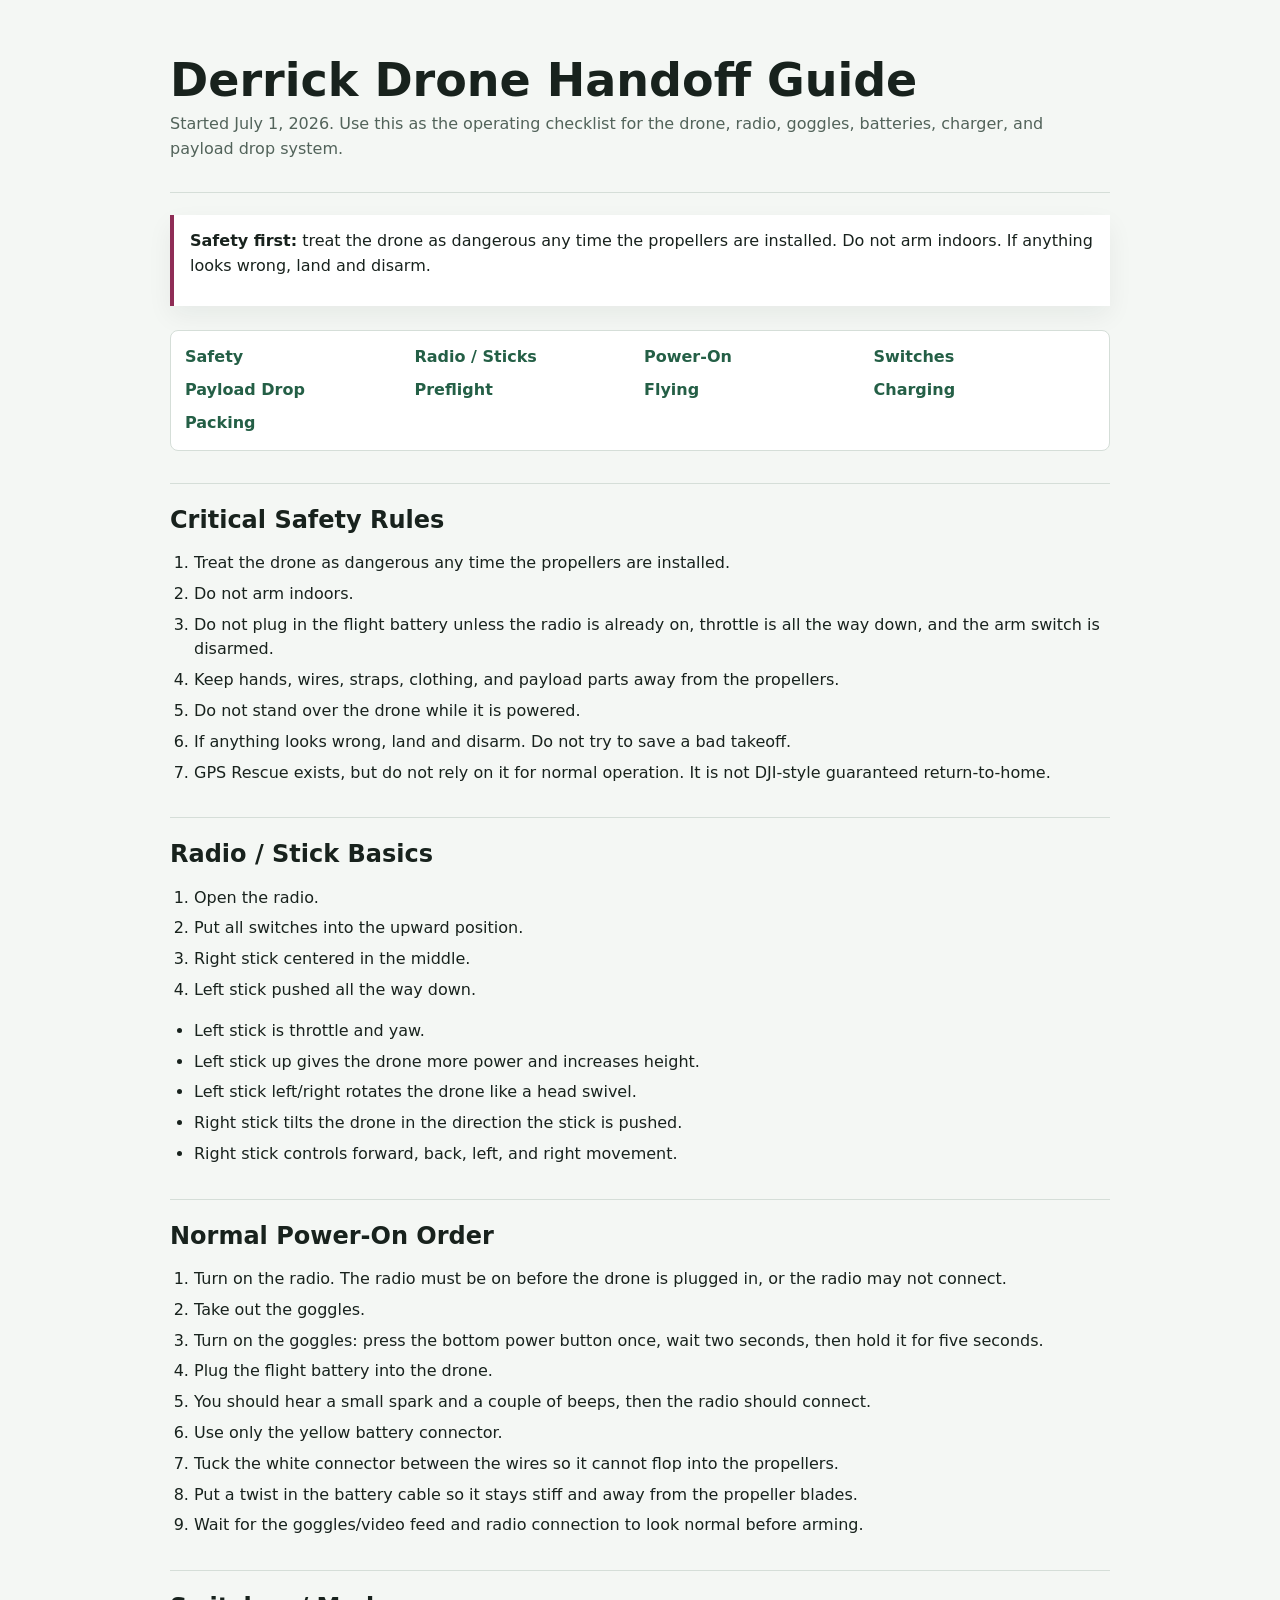
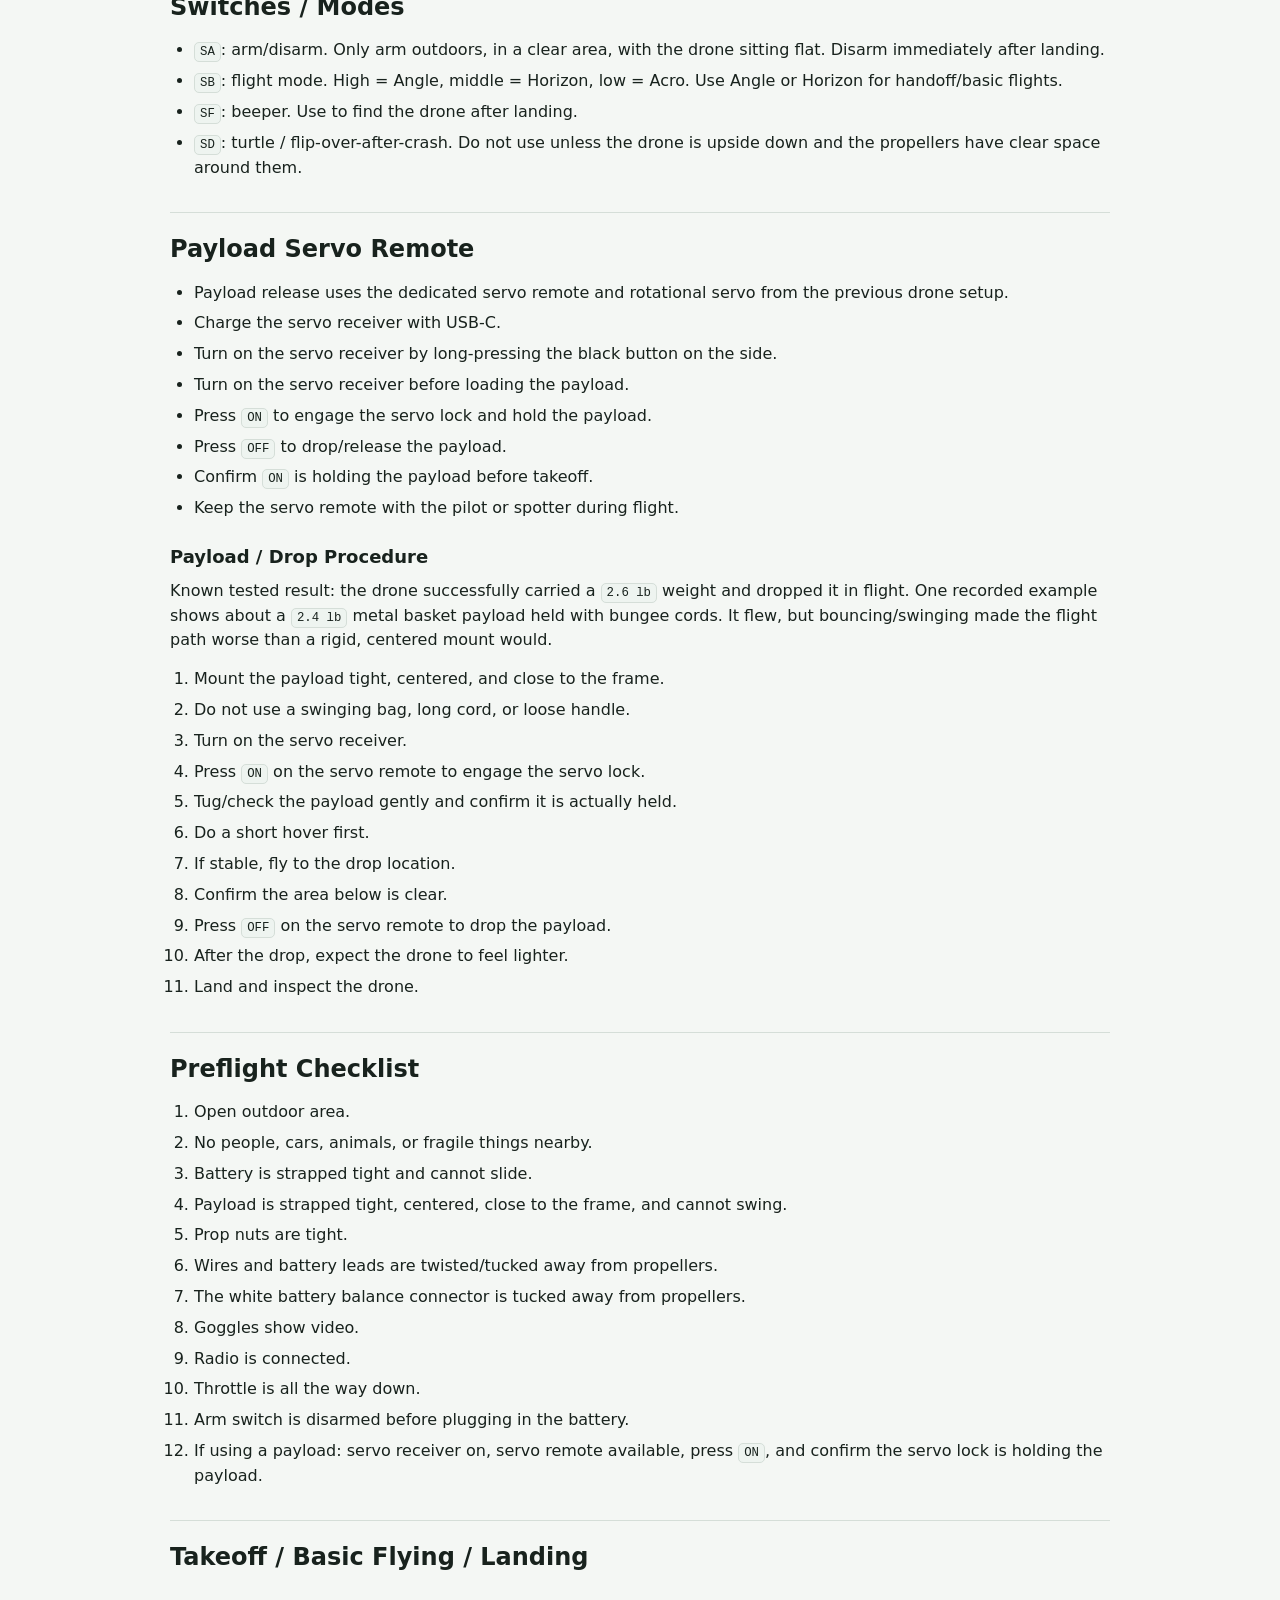
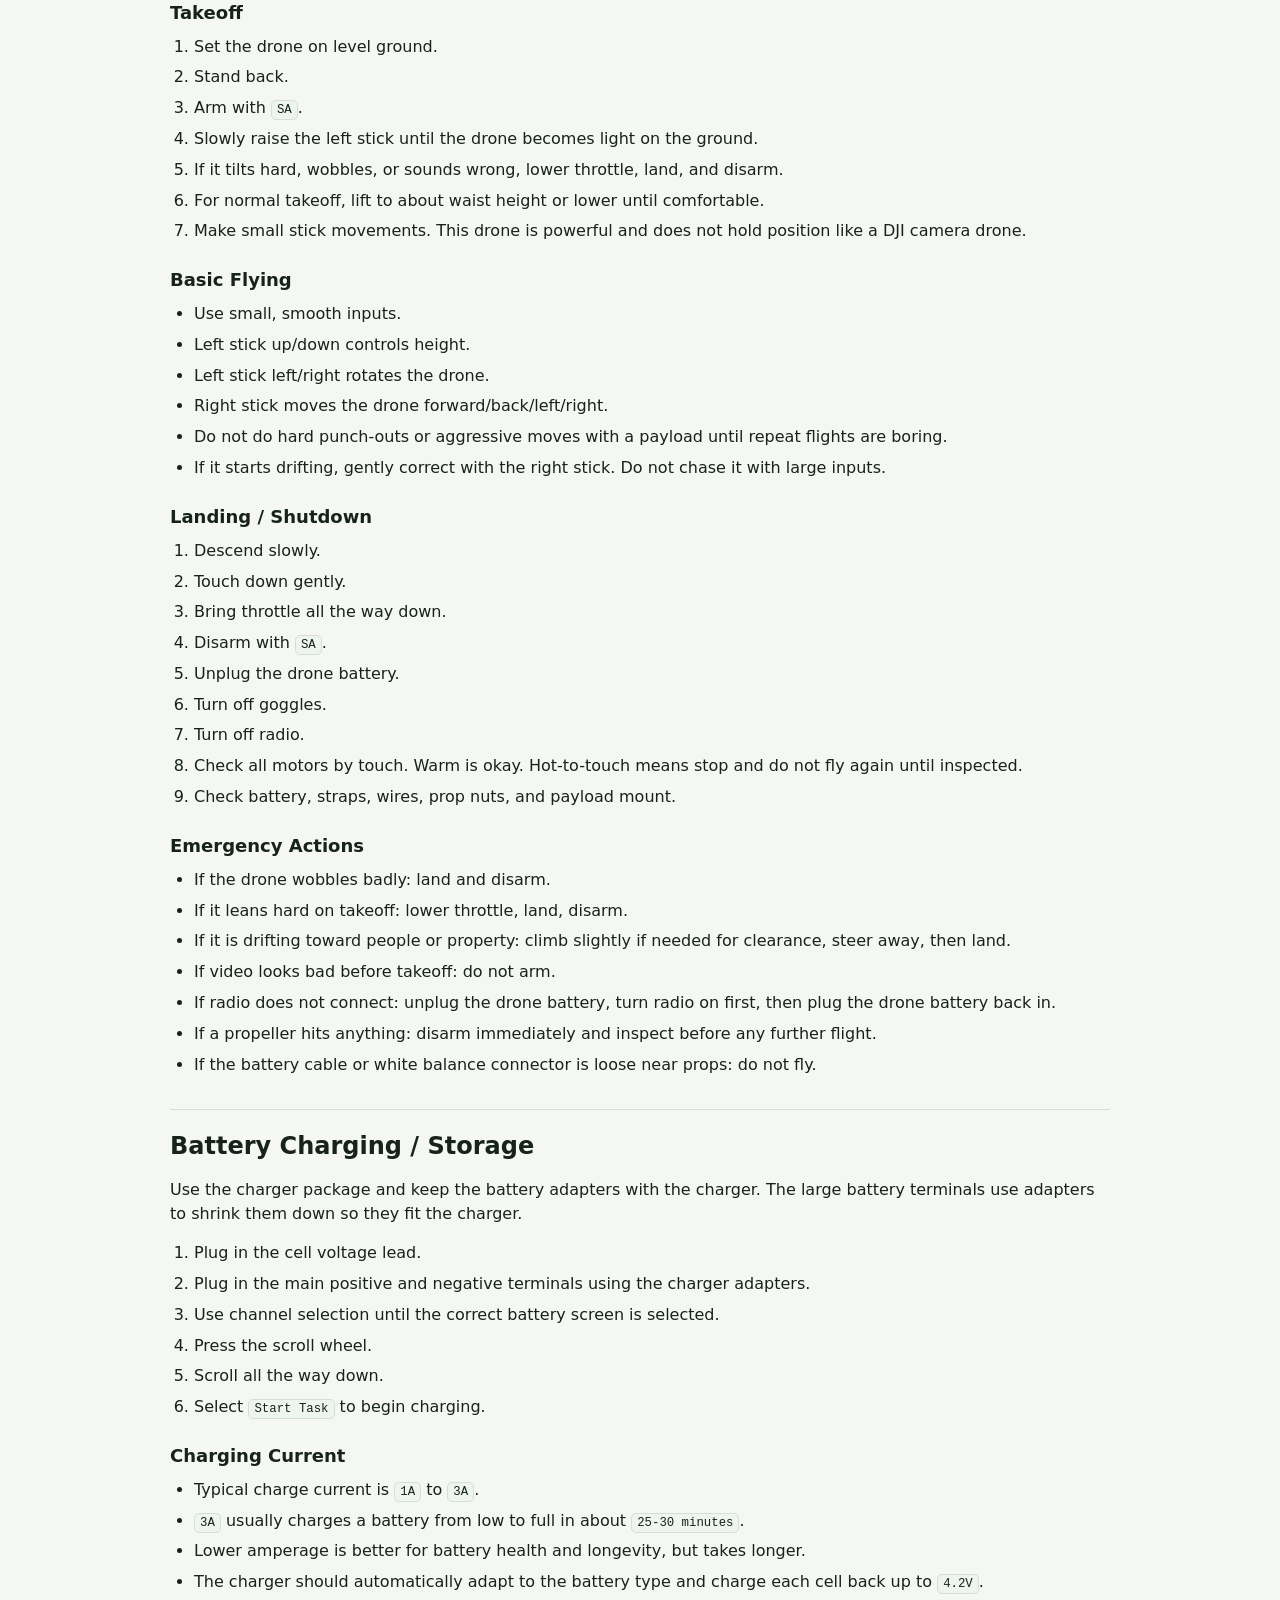
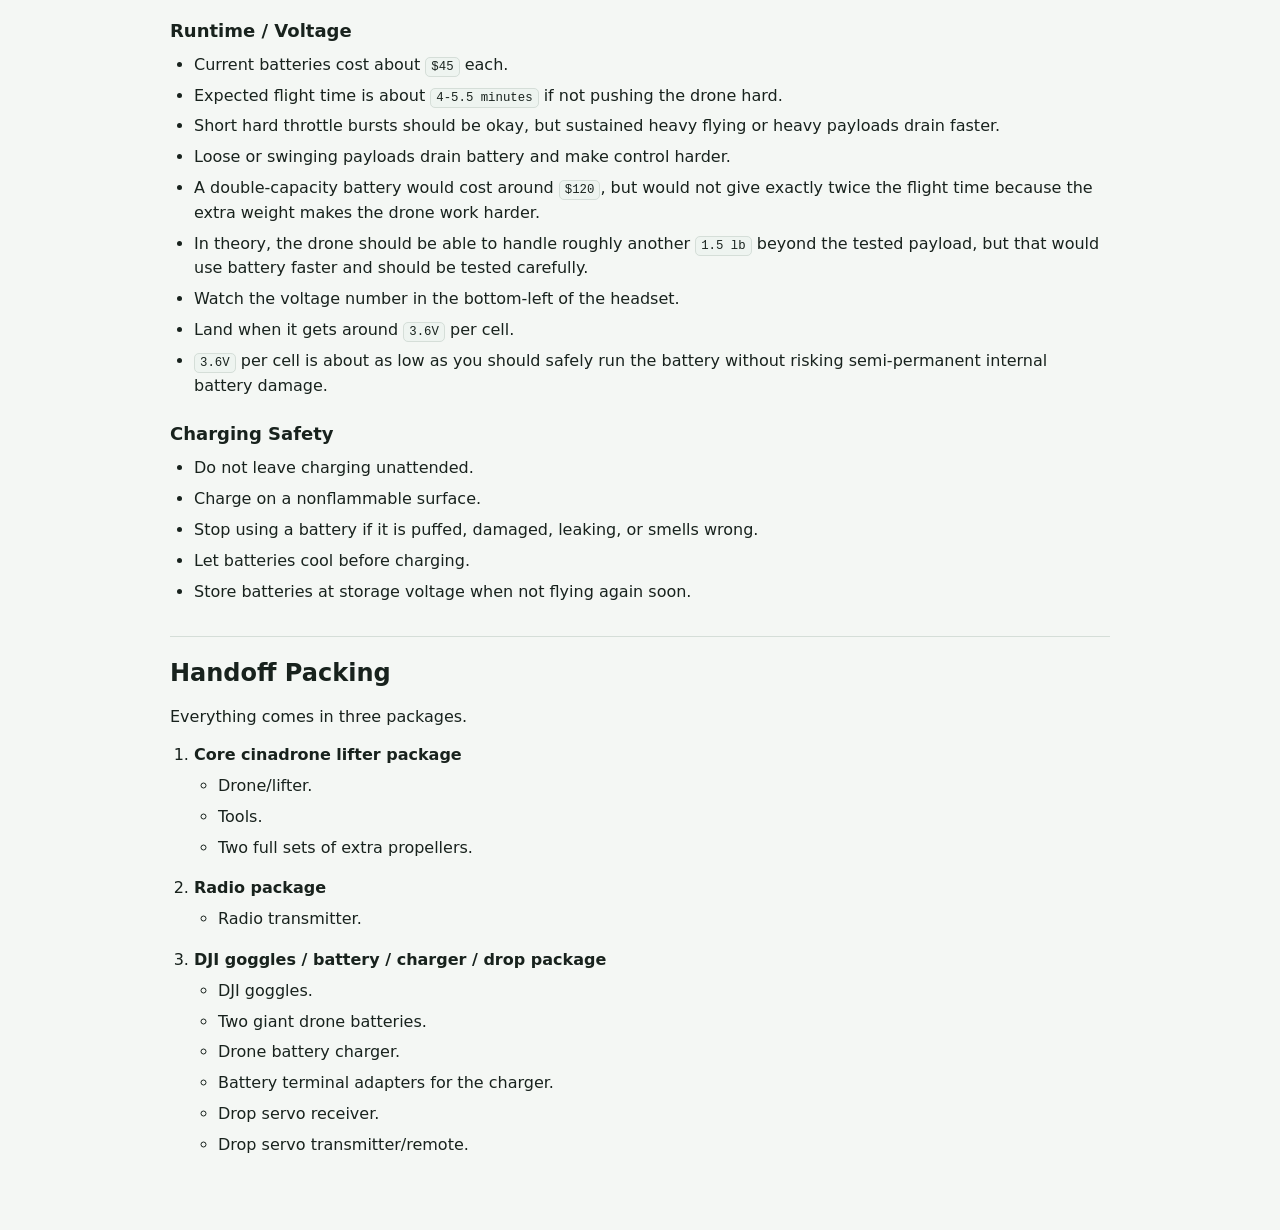
==== drone-handoff/index.html @ 851e5a97 "Add Derrick drone handoff guide page" ====
<!doctype html>
<html lang="en">
<head>
  <meta charset="utf-8">
  <meta name="viewport" content="width=device-width, initial-scale=1">
  <title>Derrick Drone Handoff Guide</title>
  <style>
    :root {
      color-scheme: light;
      font-family: system-ui, -apple-system, BlinkMacSystemFont, "Segoe UI", sans-serif;
      background: #f4f7f4;
      color: #18221d;
      --muted: #52635a;
      --line: #d5ded8;
      --accent: #245f46;
      --warning: #8f2d56;
      --surface: #ffffff;
    }

    * {
      box-sizing: border-box;
    }

    body {
      margin: 0;
      line-height: 1.55;
    }

    main {
      width: min(100% - 32px, 940px);
      margin: 0 auto;
      padding: 28px 0 56px;
    }

    header {
      padding: 28px 0 16px;
      border-bottom: 1px solid var(--line);
      margin-bottom: 22px;
    }

    h1 {
      margin: 0 0 8px;
      font-size: clamp(30px, 5vw, 46px);
      line-height: 1.05;
    }

    h2 {
      margin: 32px 0 12px;
      padding-top: 18px;
      border-top: 1px solid var(--line);
      font-size: 24px;
    }

    h3 {
      margin: 22px 0 8px;
      font-size: 18px;
    }

    p {
      margin: 0 0 14px;
    }

    ul,
    ol {
      margin: 0 0 16px;
      padding-left: 24px;
    }

    li {
      margin: 6px 0;
    }

    code {
      padding: 2px 5px;
      border: 1px solid var(--line);
      border-radius: 5px;
      background: #eef4f0;
      font-size: 0.95em;
    }

    .meta,
    .muted {
      color: var(--muted);
    }

    .callout {
      border-left: 4px solid var(--warning);
      background: #fff;
      padding: 14px 16px;
      margin: 18px 0 24px;
      box-shadow: 0 10px 24px rgba(24, 34, 29, 0.06);
    }

    .toc {
      display: grid;
      grid-template-columns: repeat(auto-fit, minmax(210px, 1fr));
      gap: 8px;
      padding: 14px;
      background: var(--surface);
      border: 1px solid var(--line);
      border-radius: 8px;
      margin: 20px 0 26px;
    }

    .toc a {
      color: var(--accent);
      text-decoration: none;
      font-weight: 650;
    }

    .package-list > li {
      margin-bottom: 14px;
    }

    a {
      color: var(--accent);
    }

    @media print {
      body {
        background: #fff;
      }

      main {
        width: 100%;
        padding: 0;
      }

      .toc {
        display: none;
      }
    }
  </style>
</head>
<body>
  <main>
    <header>
      <h1>Derrick Drone Handoff Guide</h1>
      <p class="meta">Started July 1, 2026. Use this as the operating checklist for the drone, radio, goggles, batteries, charger, and payload drop system.</p>
    </header>

    <section class="callout" aria-label="Critical safety summary">
      <p><strong>Safety first:</strong> treat the drone as dangerous any time the propellers are installed. Do not arm indoors. If anything looks wrong, land and disarm.</p>
    </section>

    <nav class="toc" aria-label="Guide sections">
      <a href="#safety">Safety</a>
      <a href="#radio">Radio / Sticks</a>
      <a href="#power">Power-On</a>
      <a href="#switches">Switches</a>
      <a href="#drop">Payload Drop</a>
      <a href="#preflight">Preflight</a>
      <a href="#flight">Flying</a>
      <a href="#charging">Charging</a>
      <a href="#handoff">Packing</a>
    </nav>

    <section id="safety">
      <h2>Critical Safety Rules</h2>
      <ol>
        <li>Treat the drone as dangerous any time the propellers are installed.</li>
        <li>Do not arm indoors.</li>
        <li>Do not plug in the flight battery unless the radio is already on, throttle is all the way down, and the arm switch is disarmed.</li>
        <li>Keep hands, wires, straps, clothing, and payload parts away from the propellers.</li>
        <li>Do not stand over the drone while it is powered.</li>
        <li>If anything looks wrong, land and disarm. Do not try to save a bad takeoff.</li>
        <li>GPS Rescue exists, but do not rely on it for normal operation. It is not DJI-style guaranteed return-to-home.</li>
      </ol>
    </section>

    <section id="radio">
      <h2>Radio / Stick Basics</h2>
      <ol>
        <li>Open the radio.</li>
        <li>Put all switches into the upward position.</li>
        <li>Right stick centered in the middle.</li>
        <li>Left stick pushed all the way down.</li>
      </ol>
      <ul>
        <li>Left stick is throttle and yaw.</li>
        <li>Left stick up gives the drone more power and increases height.</li>
        <li>Left stick left/right rotates the drone like a head swivel.</li>
        <li>Right stick tilts the drone in the direction the stick is pushed.</li>
        <li>Right stick controls forward, back, left, and right movement.</li>
      </ul>
    </section>

    <section id="power">
      <h2>Normal Power-On Order</h2>
      <ol>
        <li>Turn on the radio. The radio must be on before the drone is plugged in, or the radio may not connect.</li>
        <li>Take out the goggles.</li>
        <li>Turn on the goggles: press the bottom power button once, wait two seconds, then hold it for five seconds.</li>
        <li>Plug the flight battery into the drone.</li>
        <li>You should hear a small spark and a couple of beeps, then the radio should connect.</li>
        <li>Use only the yellow battery connector.</li>
        <li>Tuck the white connector between the wires so it cannot flop into the propellers.</li>
        <li>Put a twist in the battery cable so it stays stiff and away from the propeller blades.</li>
        <li>Wait for the goggles/video feed and radio connection to look normal before arming.</li>
      </ol>
    </section>

    <section id="switches">
      <h2>Switches / Modes</h2>
      <ul>
        <li><code>SA</code>: arm/disarm. Only arm outdoors, in a clear area, with the drone sitting flat. Disarm immediately after landing.</li>
        <li><code>SB</code>: flight mode. High = Angle, middle = Horizon, low = Acro. Use Angle or Horizon for handoff/basic flights.</li>
        <li><code>SF</code>: beeper. Use to find the drone after landing.</li>
        <li><code>SD</code>: turtle / flip-over-after-crash. Do not use unless the drone is upside down and the propellers have clear space around them.</li>
      </ul>
    </section>

    <section id="drop">
      <h2>Payload Servo Remote</h2>
      <ul>
        <li>Payload release uses the dedicated servo remote and rotational servo from the previous drone setup.</li>
        <li>Charge the servo receiver with USB-C.</li>
        <li>Turn on the servo receiver by long-pressing the black button on the side.</li>
        <li>Turn on the servo receiver before loading the payload.</li>
        <li>Press <code>ON</code> to engage the servo lock and hold the payload.</li>
        <li>Press <code>OFF</code> to drop/release the payload.</li>
        <li>Confirm <code>ON</code> is holding the payload before takeoff.</li>
        <li>Keep the servo remote with the pilot or spotter during flight.</li>
      </ul>

      <h3>Payload / Drop Procedure</h3>
      <p>Known tested result: the drone successfully carried a <code>2.6 lb</code> weight and dropped it in flight. One recorded example shows about a <code>2.4 lb</code> metal basket payload held with bungee cords. It flew, but bouncing/swinging made the flight path worse than a rigid, centered mount would.</p>
      <ol>
        <li>Mount the payload tight, centered, and close to the frame.</li>
        <li>Do not use a swinging bag, long cord, or loose handle.</li>
        <li>Turn on the servo receiver.</li>
        <li>Press <code>ON</code> on the servo remote to engage the servo lock.</li>
        <li>Tug/check the payload gently and confirm it is actually held.</li>
        <li>Do a short hover first.</li>
        <li>If stable, fly to the drop location.</li>
        <li>Confirm the area below is clear.</li>
        <li>Press <code>OFF</code> on the servo remote to drop the payload.</li>
        <li>After the drop, expect the drone to feel lighter.</li>
        <li>Land and inspect the drone.</li>
      </ol>
    </section>

    <section id="preflight">
      <h2>Preflight Checklist</h2>
      <ol>
        <li>Open outdoor area.</li>
        <li>No people, cars, animals, or fragile things nearby.</li>
        <li>Battery is strapped tight and cannot slide.</li>
        <li>Payload is strapped tight, centered, close to the frame, and cannot swing.</li>
        <li>Prop nuts are tight.</li>
        <li>Wires and battery leads are twisted/tucked away from propellers.</li>
        <li>The white battery balance connector is tucked away from propellers.</li>
        <li>Goggles show video.</li>
        <li>Radio is connected.</li>
        <li>Throttle is all the way down.</li>
        <li>Arm switch is disarmed before plugging in the battery.</li>
        <li>If using a payload: servo receiver on, servo remote available, press <code>ON</code>, and confirm the servo lock is holding the payload.</li>
      </ol>
    </section>

    <section id="flight">
      <h2>Takeoff / Basic Flying / Landing</h2>
      <h3>Takeoff</h3>
      <ol>
        <li>Set the drone on level ground.</li>
        <li>Stand back.</li>
        <li>Arm with <code>SA</code>.</li>
        <li>Slowly raise the left stick until the drone becomes light on the ground.</li>
        <li>If it tilts hard, wobbles, or sounds wrong, lower throttle, land, and disarm.</li>
        <li>For normal takeoff, lift to about waist height or lower until comfortable.</li>
        <li>Make small stick movements. This drone is powerful and does not hold position like a DJI camera drone.</li>
      </ol>
      <h3>Basic Flying</h3>
      <ul>
        <li>Use small, smooth inputs.</li>
        <li>Left stick up/down controls height.</li>
        <li>Left stick left/right rotates the drone.</li>
        <li>Right stick moves the drone forward/back/left/right.</li>
        <li>Do not do hard punch-outs or aggressive moves with a payload until repeat flights are boring.</li>
        <li>If it starts drifting, gently correct with the right stick. Do not chase it with large inputs.</li>
      </ul>
      <h3>Landing / Shutdown</h3>
      <ol>
        <li>Descend slowly.</li>
        <li>Touch down gently.</li>
        <li>Bring throttle all the way down.</li>
        <li>Disarm with <code>SA</code>.</li>
        <li>Unplug the drone battery.</li>
        <li>Turn off goggles.</li>
        <li>Turn off radio.</li>
        <li>Check all motors by touch. Warm is okay. Hot-to-touch means stop and do not fly again until inspected.</li>
        <li>Check battery, straps, wires, prop nuts, and payload mount.</li>
      </ol>
      <h3>Emergency Actions</h3>
      <ul>
        <li>If the drone wobbles badly: land and disarm.</li>
        <li>If it leans hard on takeoff: lower throttle, land, disarm.</li>
        <li>If it is drifting toward people or property: climb slightly if needed for clearance, steer away, then land.</li>
        <li>If video looks bad before takeoff: do not arm.</li>
        <li>If radio does not connect: unplug the drone battery, turn radio on first, then plug the drone battery back in.</li>
        <li>If a propeller hits anything: disarm immediately and inspect before any further flight.</li>
        <li>If the battery cable or white balance connector is loose near props: do not fly.</li>
      </ul>
    </section>

    <section id="charging">
      <h2>Battery Charging / Storage</h2>
      <p>Use the charger package and keep the battery adapters with the charger. The large battery terminals use adapters to shrink them down so they fit the charger.</p>
      <ol>
        <li>Plug in the cell voltage lead.</li>
        <li>Plug in the main positive and negative terminals using the charger adapters.</li>
        <li>Use channel selection until the correct battery screen is selected.</li>
        <li>Press the scroll wheel.</li>
        <li>Scroll all the way down.</li>
        <li>Select <code>Start Task</code> to begin charging.</li>
      </ol>
      <h3>Charging Current</h3>
      <ul>
        <li>Typical charge current is <code>1A</code> to <code>3A</code>.</li>
        <li><code>3A</code> usually charges a battery from low to full in about <code>25-30 minutes</code>.</li>
        <li>Lower amperage is better for battery health and longevity, but takes longer.</li>
        <li>The charger should automatically adapt to the battery type and charge each cell back up to <code>4.2V</code>.</li>
      </ul>
      <h3>Runtime / Voltage</h3>
      <ul>
        <li>Current batteries cost about <code>$45</code> each.</li>
        <li>Expected flight time is about <code>4-5.5 minutes</code> if not pushing the drone hard.</li>
        <li>Short hard throttle bursts should be okay, but sustained heavy flying or heavy payloads drain faster.</li>
        <li>Loose or swinging payloads drain battery and make control harder.</li>
        <li>A double-capacity battery would cost around <code>$120</code>, but would not give exactly twice the flight time because the extra weight makes the drone work harder.</li>
        <li>In theory, the drone should be able to handle roughly another <code>1.5 lb</code> beyond the tested payload, but that would use battery faster and should be tested carefully.</li>
        <li>Watch the voltage number in the bottom-left of the headset.</li>
        <li>Land when it gets around <code>3.6V</code> per cell.</li>
        <li><code>3.6V</code> per cell is about as low as you should safely run the battery without risking semi-permanent internal battery damage.</li>
      </ul>
      <h3>Charging Safety</h3>
      <ul>
        <li>Do not leave charging unattended.</li>
        <li>Charge on a nonflammable surface.</li>
        <li>Stop using a battery if it is puffed, damaged, leaking, or smells wrong.</li>
        <li>Let batteries cool before charging.</li>
        <li>Store batteries at storage voltage when not flying again soon.</li>
      </ul>
    </section>

    <section id="handoff">
      <h2>Handoff Packing</h2>
      <p>Everything comes in three packages.</p>
      <ol class="package-list">
        <li><strong>Core cinadrone lifter package</strong>
          <ul>
            <li>Drone/lifter.</li>
            <li>Tools.</li>
            <li>Two full sets of extra propellers.</li>
          </ul>
        </li>
        <li><strong>Radio package</strong>
          <ul>
            <li>Radio transmitter.</li>
          </ul>
        </li>
        <li><strong>DJI goggles / battery / charger / drop package</strong>
          <ul>
            <li>DJI goggles.</li>
            <li>Two giant drone batteries.</li>
            <li>Drone battery charger.</li>
            <li>Battery terminal adapters for the charger.</li>
            <li>Drop servo receiver.</li>
            <li>Drop servo transmitter/remote.</li>
          </ul>
        </li>
      </ol>
    </section>
  </main>
</body>
</html>
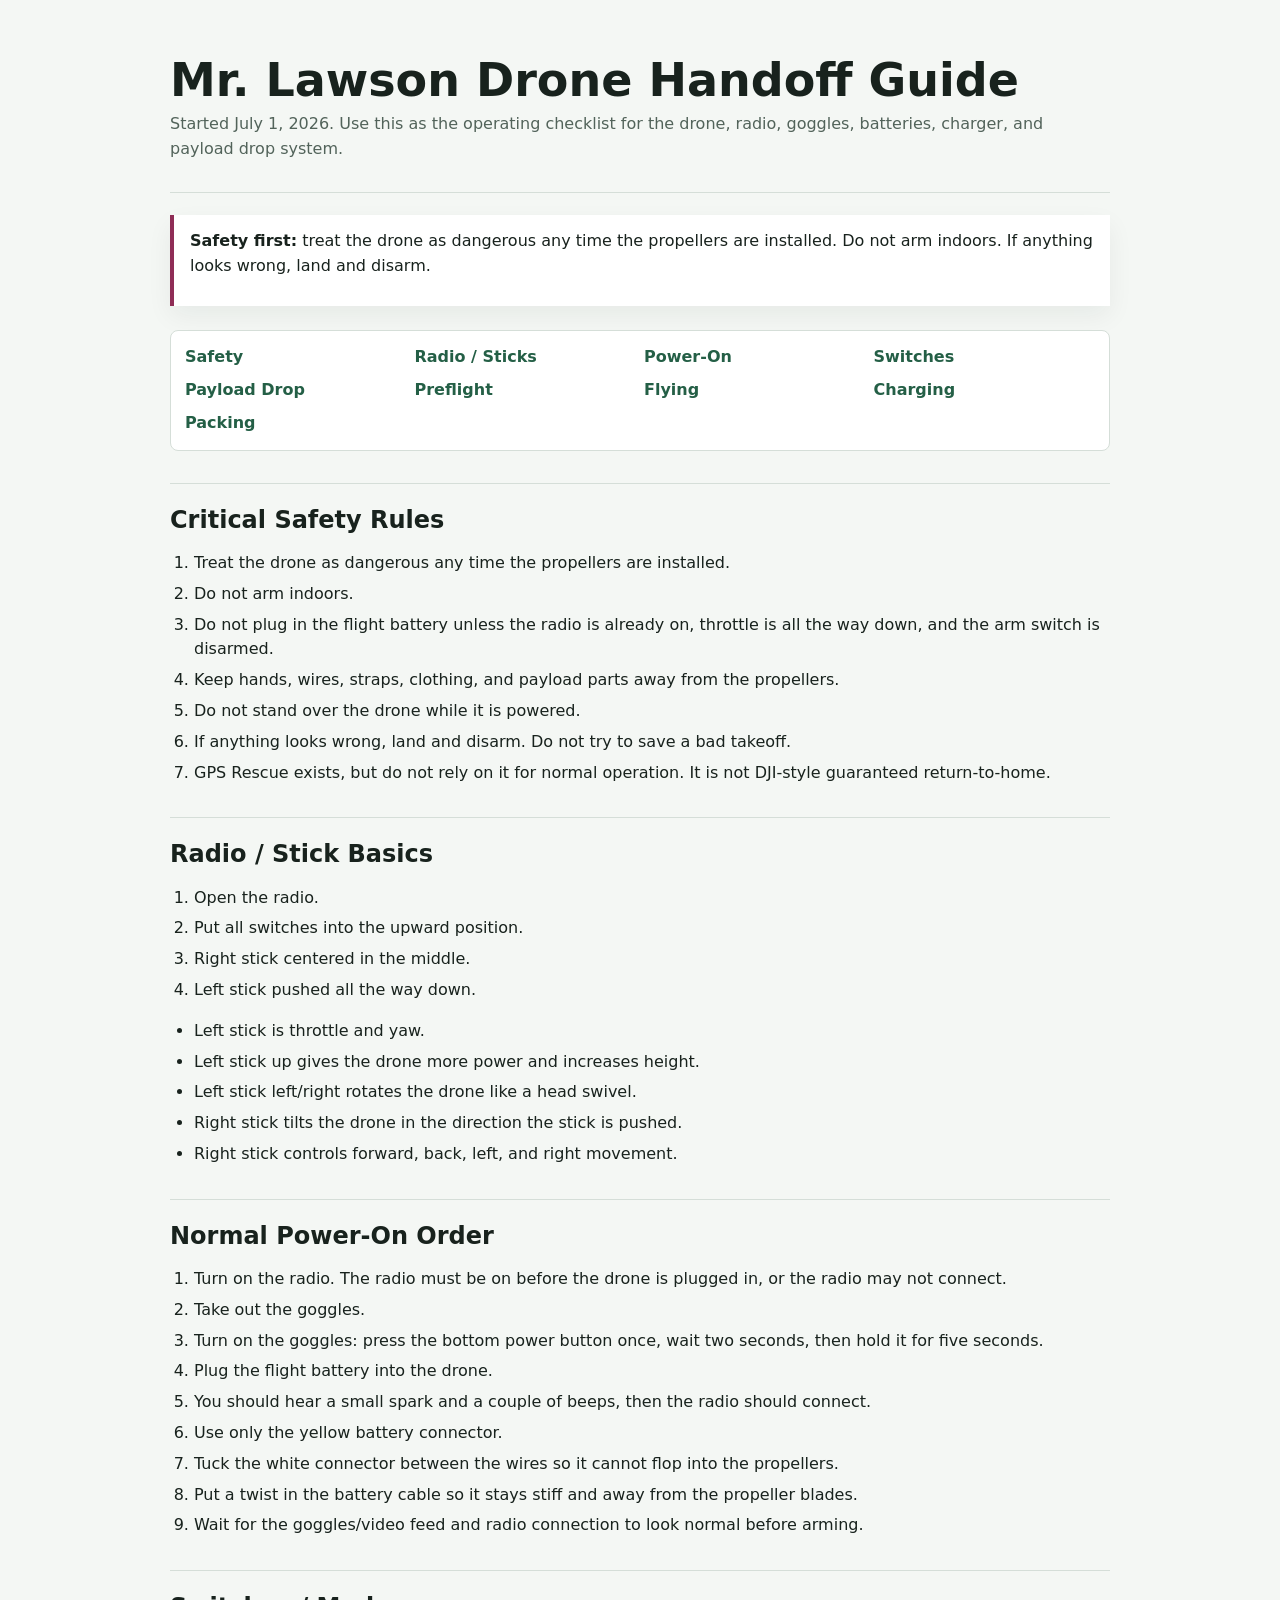
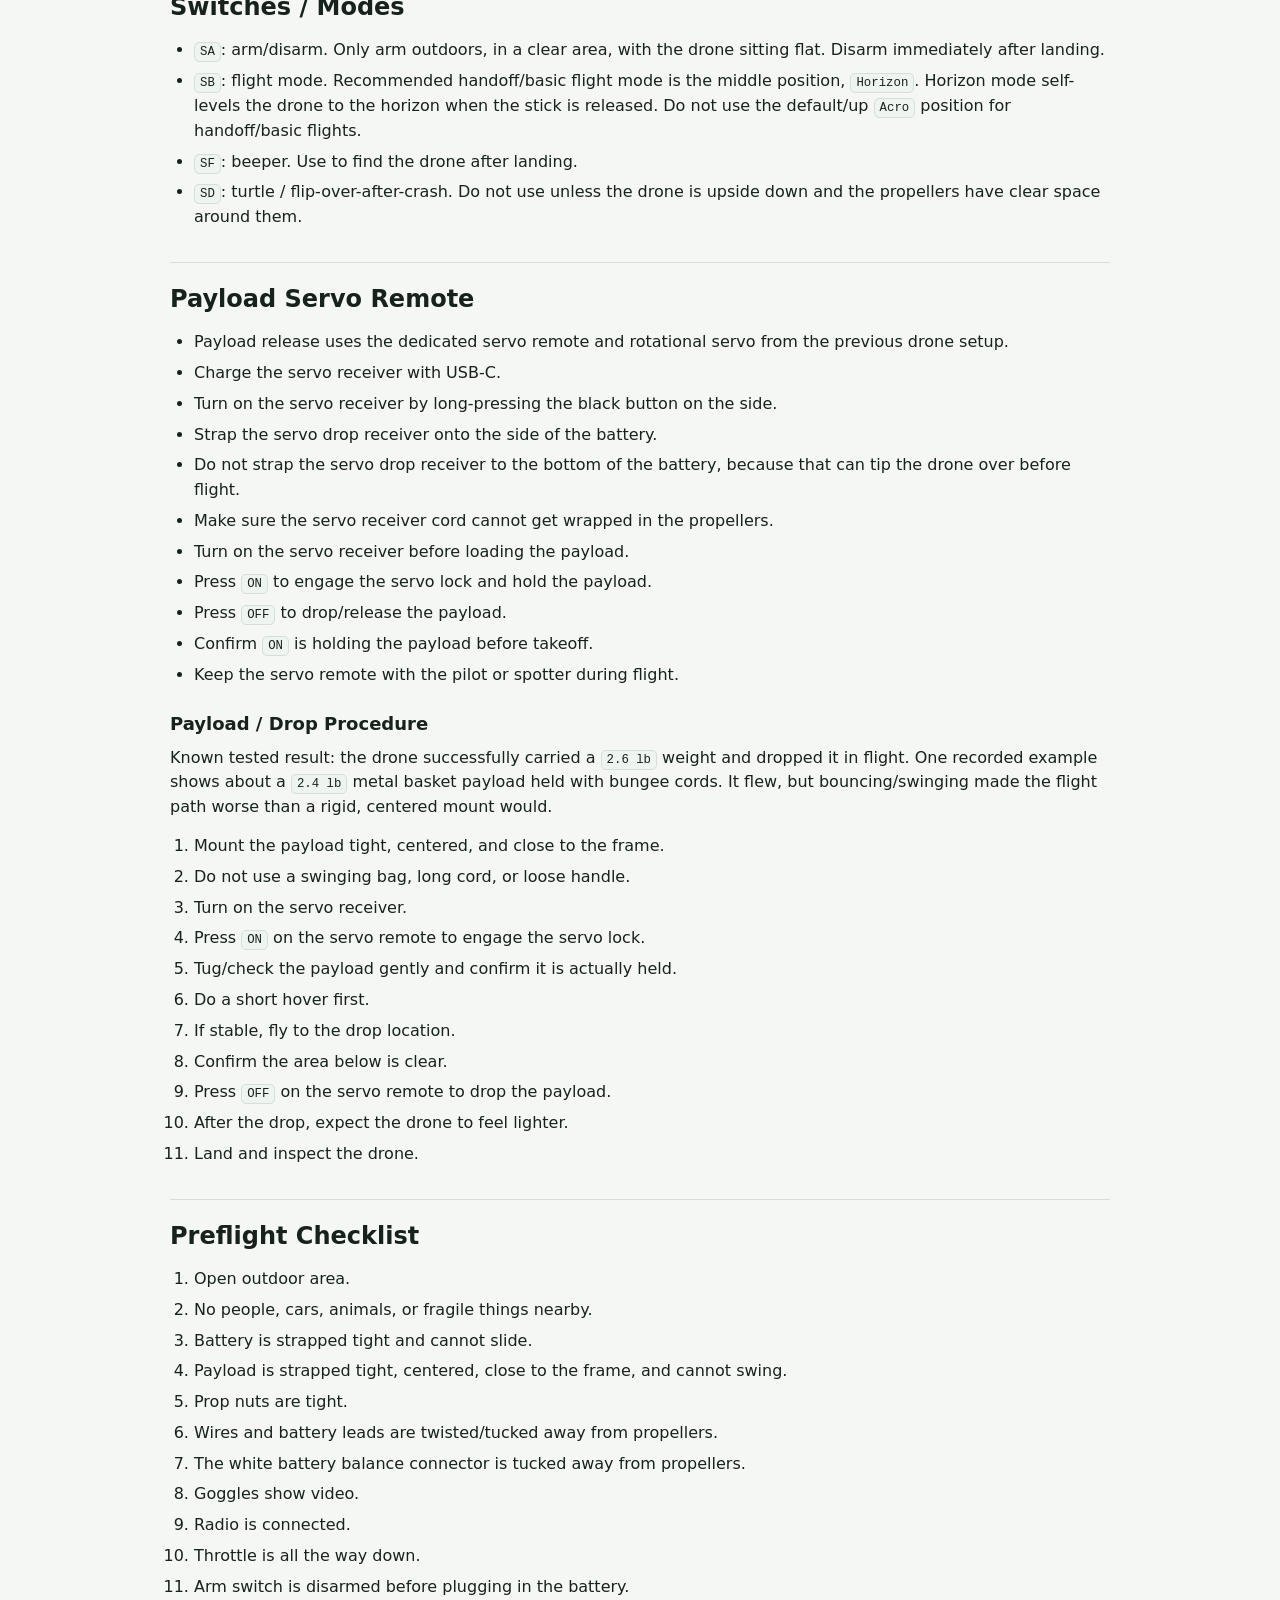
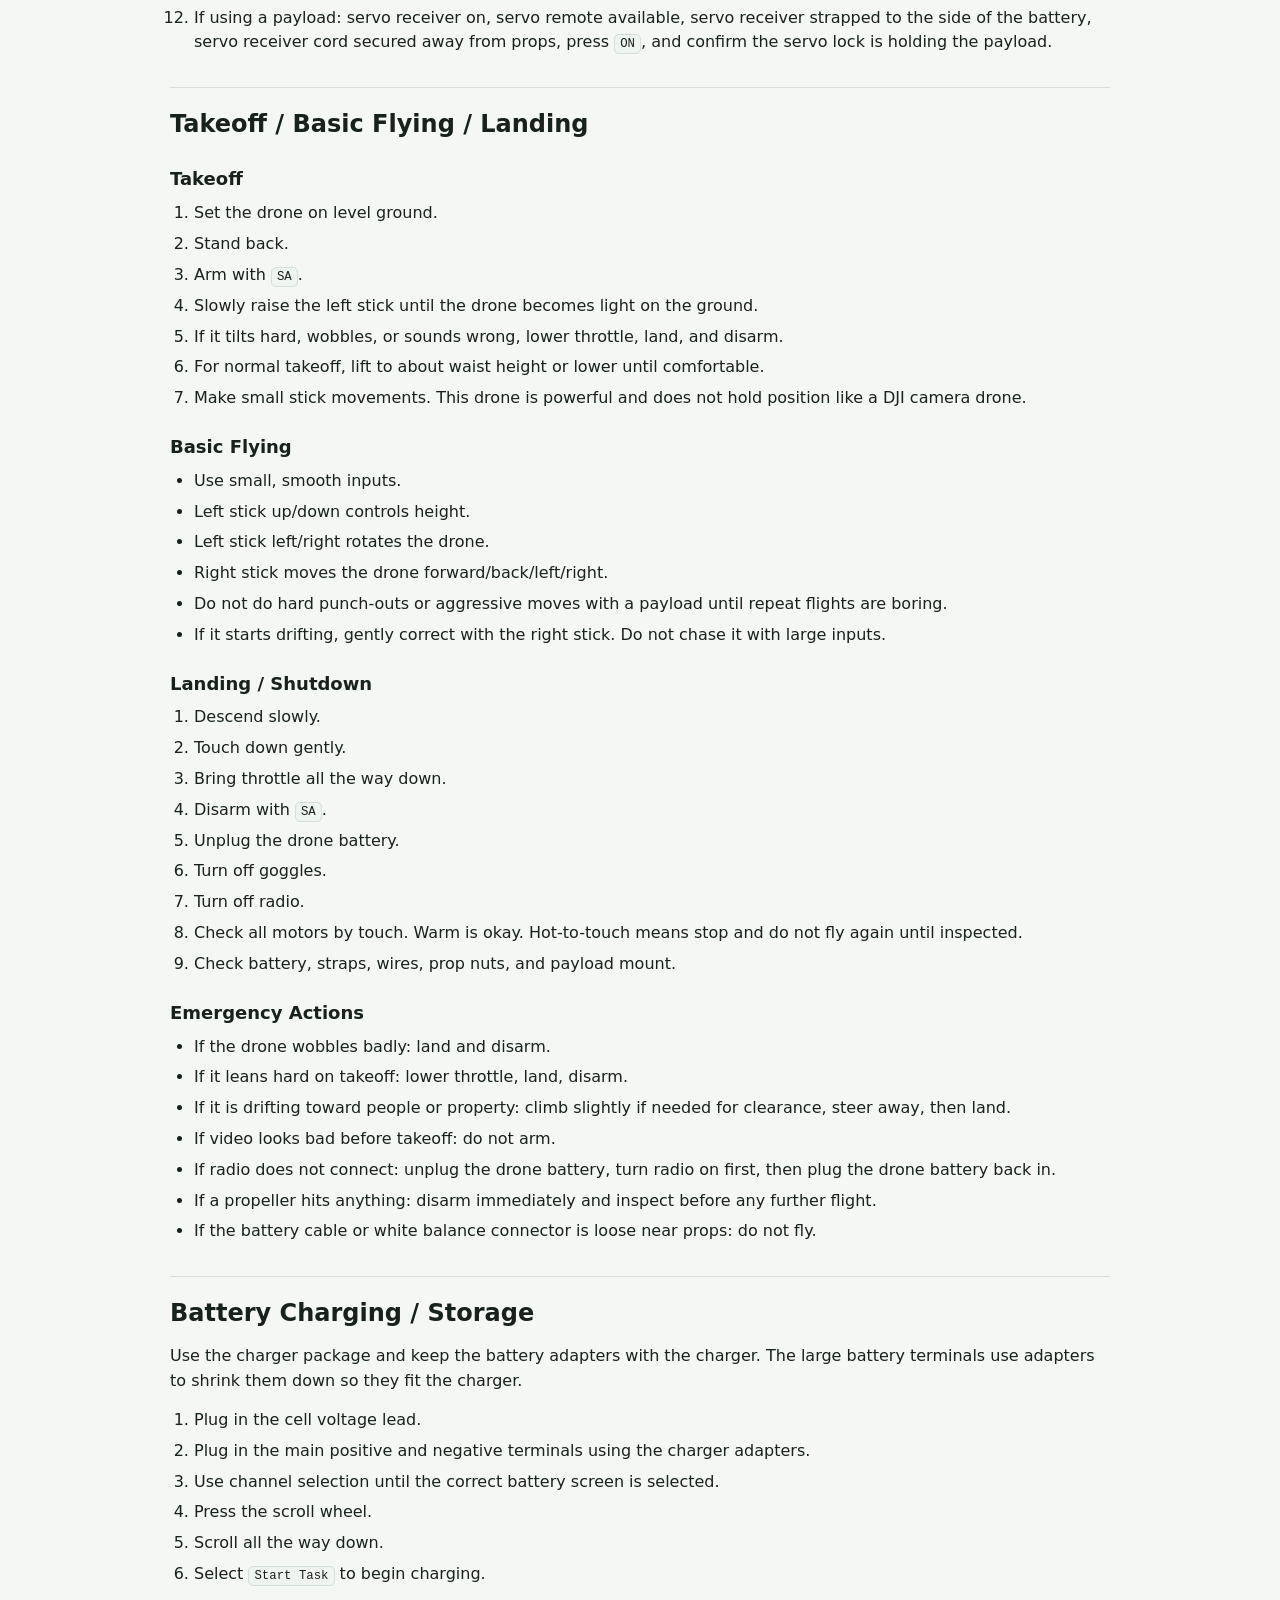
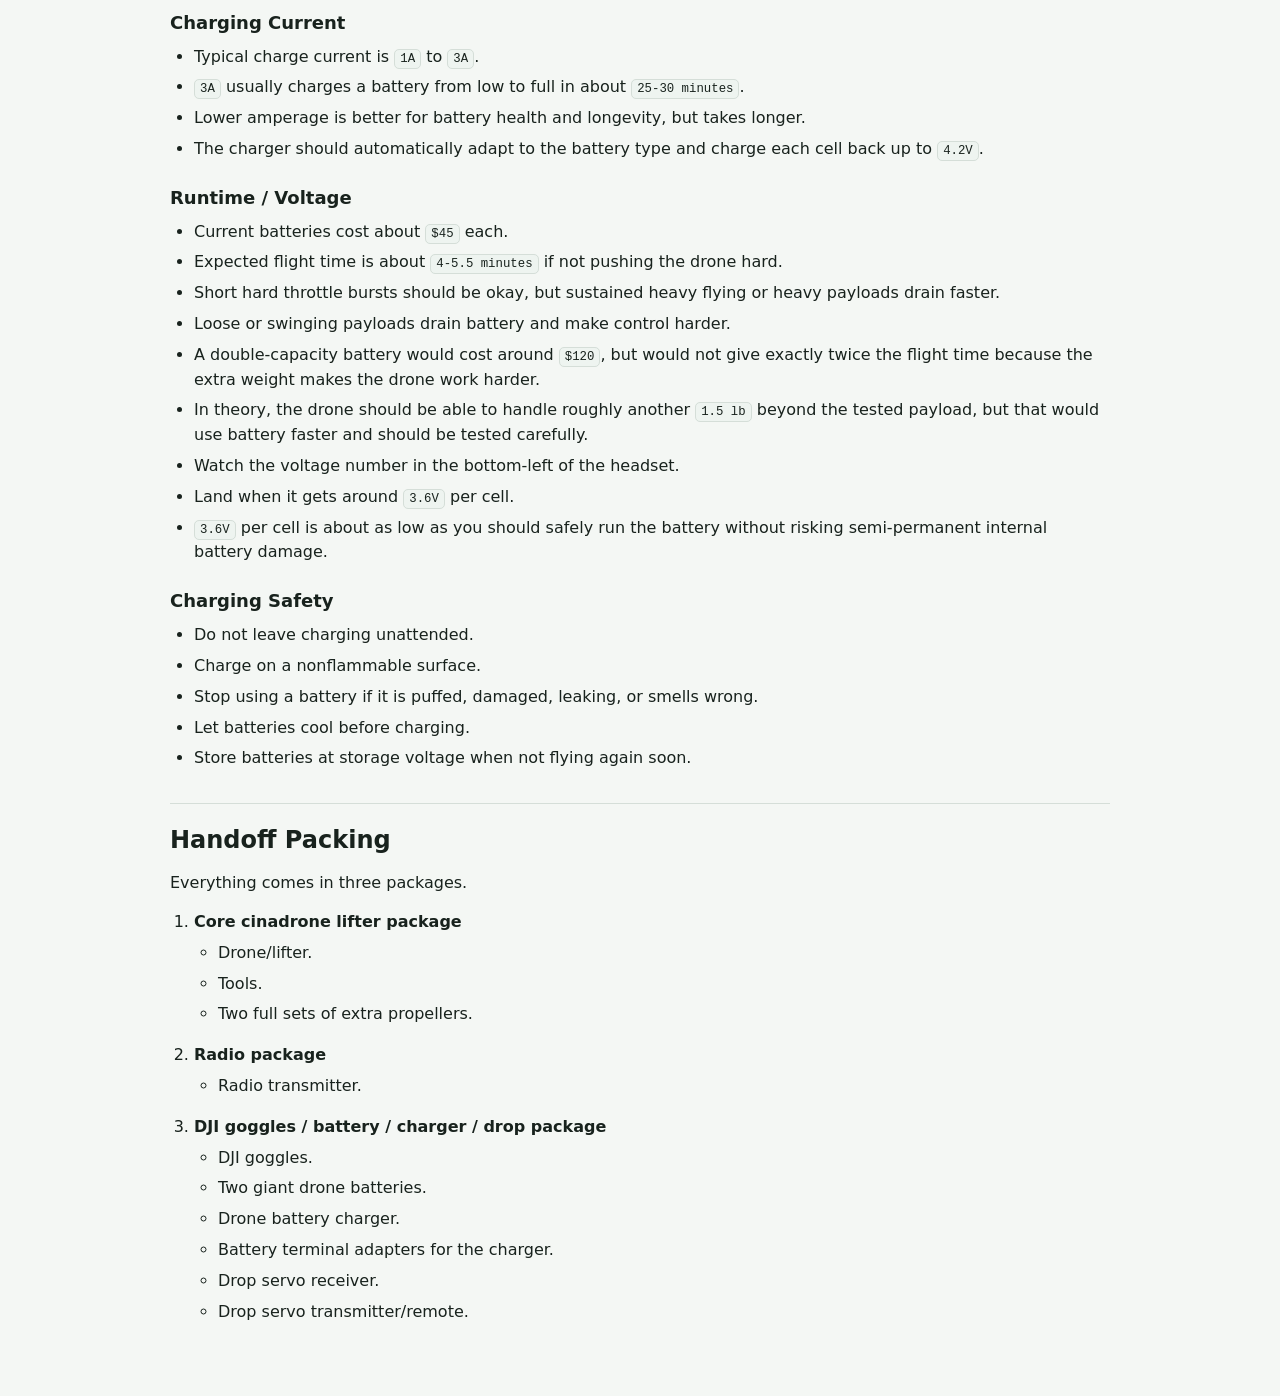
==== commit 2f9daf77: "Update drone handoff guide for Mr Lawson" ====
--- a/drone-handoff/index.html
+++ b/drone-handoff/index.html
@@ -3,7 +3,7 @@
 <head>
   <meta charset="utf-8">
   <meta name="viewport" content="width=device-width, initial-scale=1">
-  <title>Derrick Drone Handoff Guide</title>
+  <title>Mr. Lawson Drone Handoff Guide</title>
   <style>
     :root {
       color-scheme: light;
@@ -135,7 +135,7 @@
 <body>
   <main>
     <header>
-      <h1>Derrick Drone Handoff Guide</h1>
+      <h1>Mr. Lawson Drone Handoff Guide</h1>
       <p class="meta">Started July 1, 2026. Use this as the operating checklist for the drone, radio, goggles, batteries, charger, and payload drop system.</p>
     </header>
 
@@ -204,7 +204,7 @@
       <h2>Switches / Modes</h2>
       <ul>
         <li><code>SA</code>: arm/disarm. Only arm outdoors, in a clear area, with the drone sitting flat. Disarm immediately after landing.</li>
-        <li><code>SB</code>: flight mode. High = Angle, middle = Horizon, low = Acro. Use Angle or Horizon for handoff/basic flights.</li>
+        <li><code>SB</code>: flight mode. Recommended handoff/basic flight mode is the middle position, <code>Horizon</code>. Horizon mode self-levels the drone to the horizon when the stick is released. Do not use the default/up <code>Acro</code> position for handoff/basic flights.</li>
         <li><code>SF</code>: beeper. Use to find the drone after landing.</li>
         <li><code>SD</code>: turtle / flip-over-after-crash. Do not use unless the drone is upside down and the propellers have clear space around them.</li>
       </ul>
@@ -216,6 +216,9 @@
         <li>Payload release uses the dedicated servo remote and rotational servo from the previous drone setup.</li>
         <li>Charge the servo receiver with USB-C.</li>
         <li>Turn on the servo receiver by long-pressing the black button on the side.</li>
+        <li>Strap the servo drop receiver onto the side of the battery.</li>
+        <li>Do not strap the servo drop receiver to the bottom of the battery, because that can tip the drone over before flight.</li>
+        <li>Make sure the servo receiver cord cannot get wrapped in the propellers.</li>
         <li>Turn on the servo receiver before loading the payload.</li>
         <li>Press <code>ON</code> to engage the servo lock and hold the payload.</li>
         <li>Press <code>OFF</code> to drop/release the payload.</li>
@@ -254,7 +257,7 @@
         <li>Radio is connected.</li>
         <li>Throttle is all the way down.</li>
         <li>Arm switch is disarmed before plugging in the battery.</li>
-        <li>If using a payload: servo receiver on, servo remote available, press <code>ON</code>, and confirm the servo lock is holding the payload.</li>
+        <li>If using a payload: servo receiver on, servo remote available, servo receiver strapped to the side of the battery, servo receiver cord secured away from props, press <code>ON</code>, and confirm the servo lock is holding the payload.</li>
       </ol>
     </section>
 
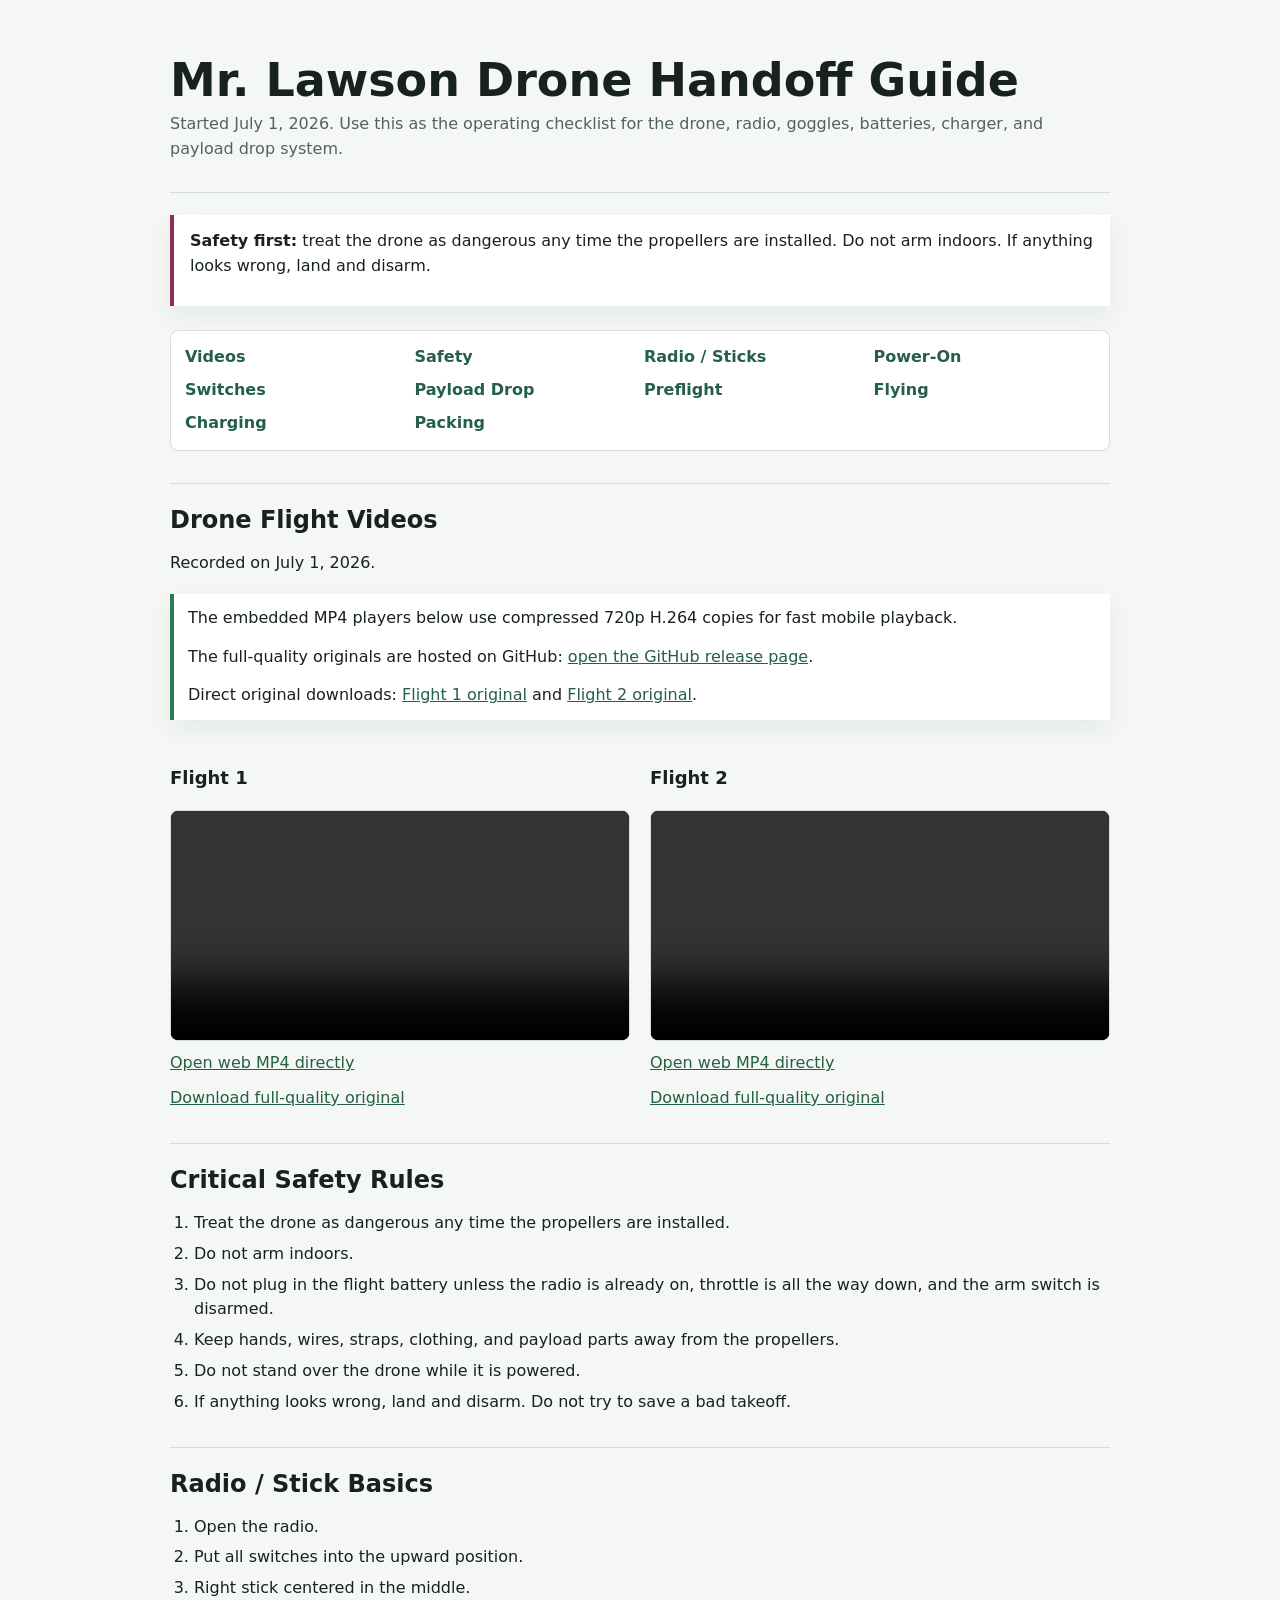
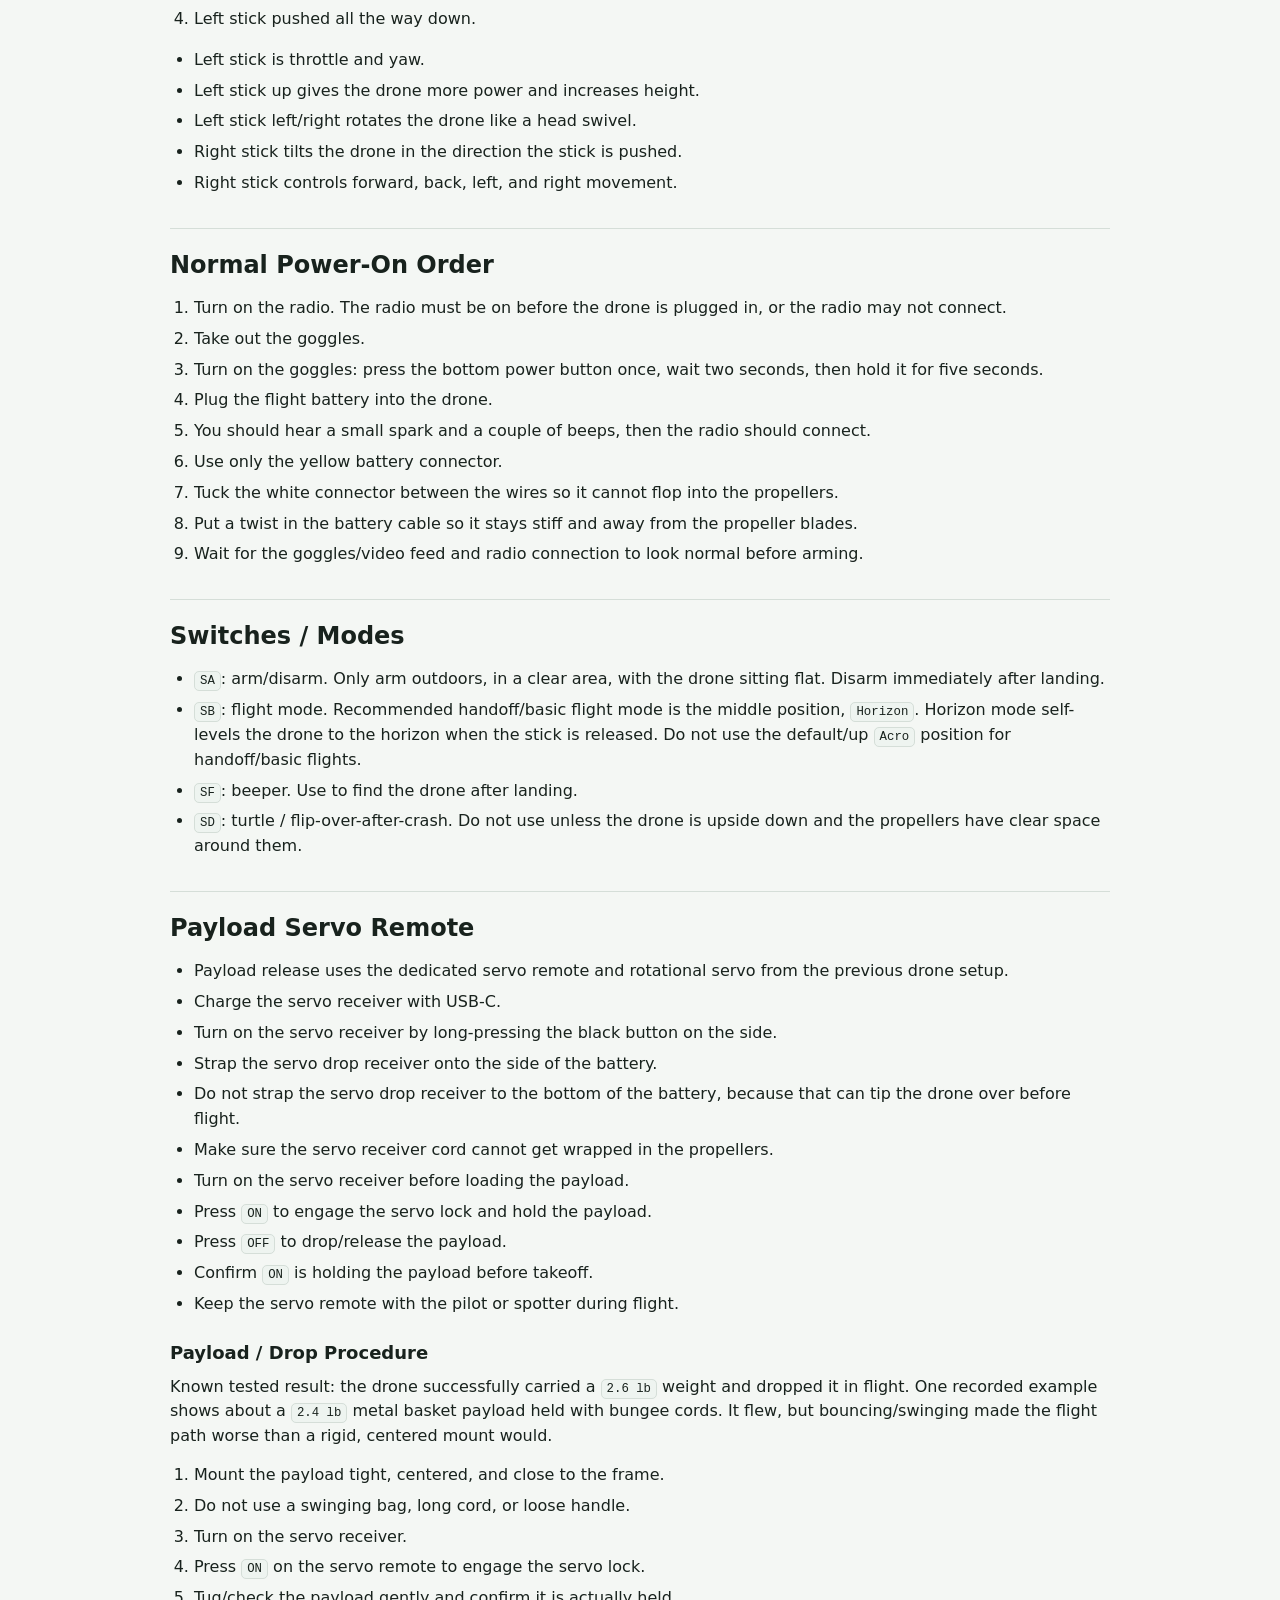
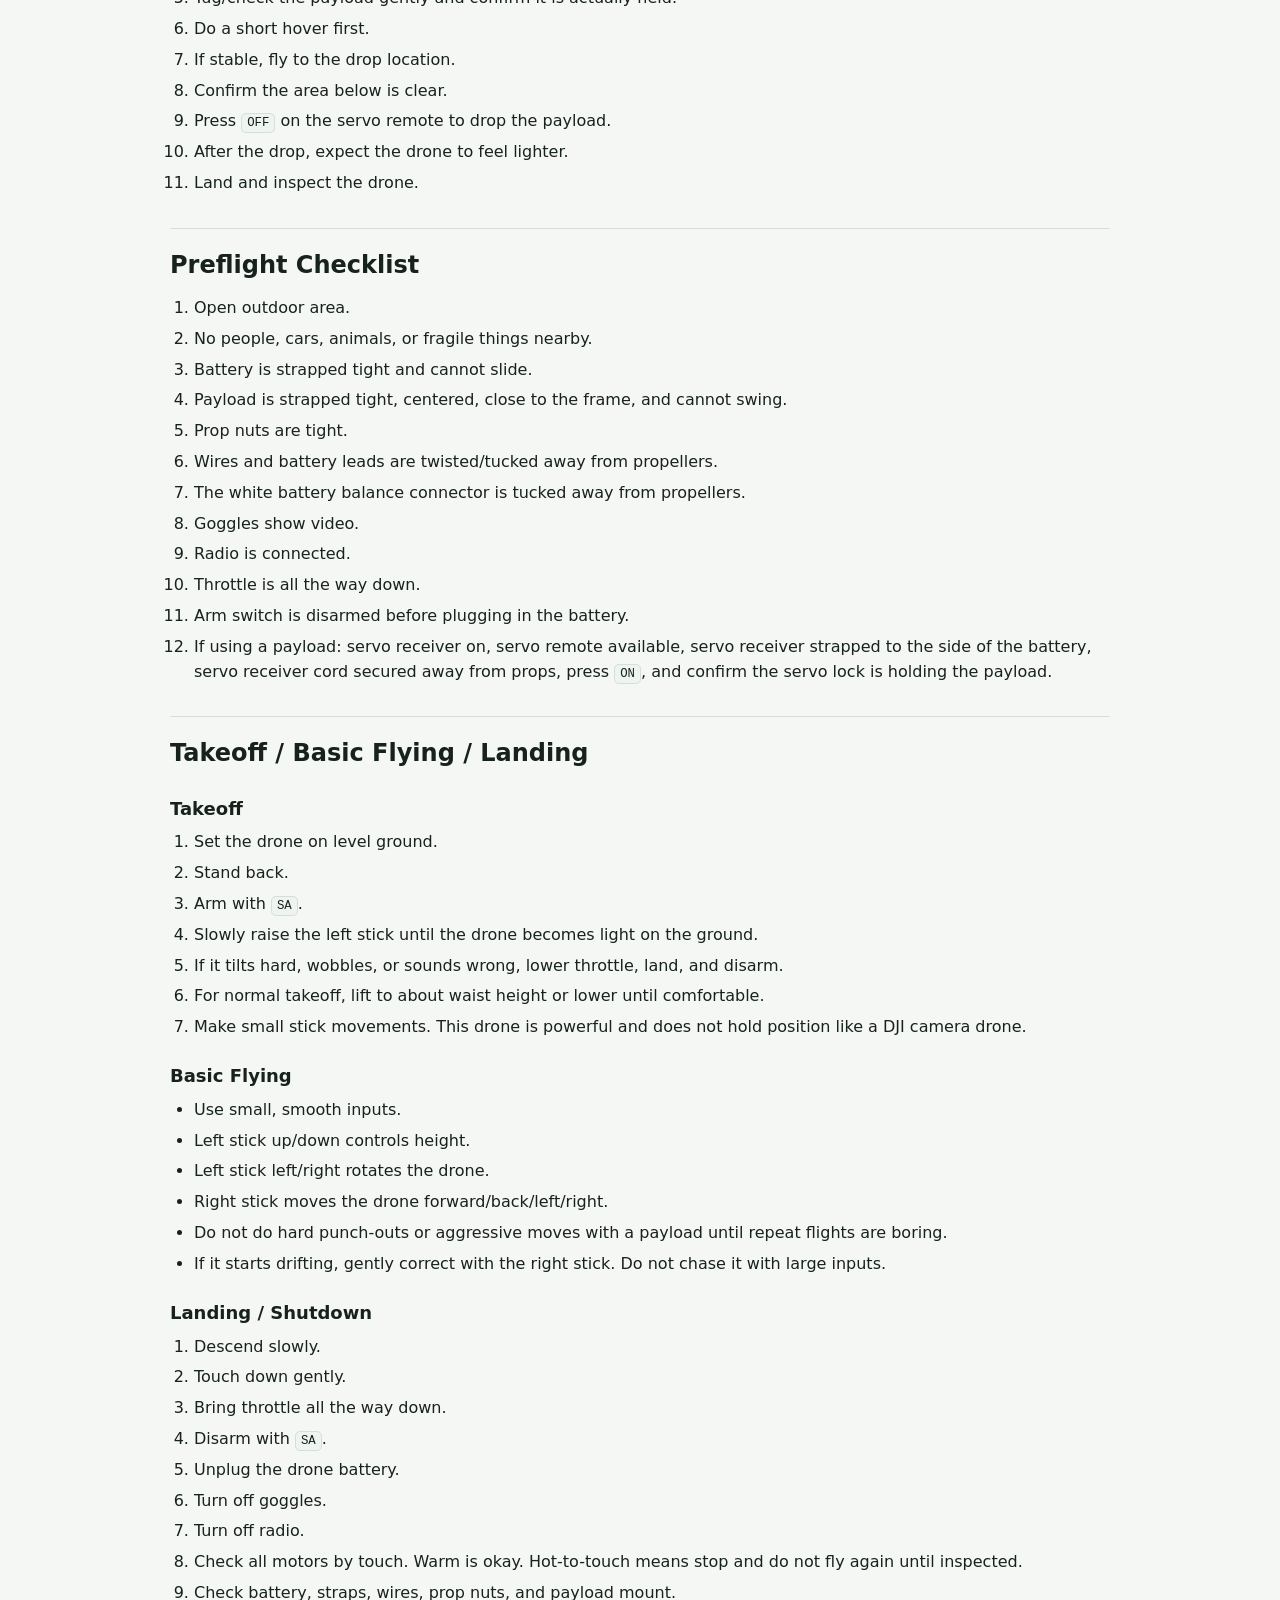
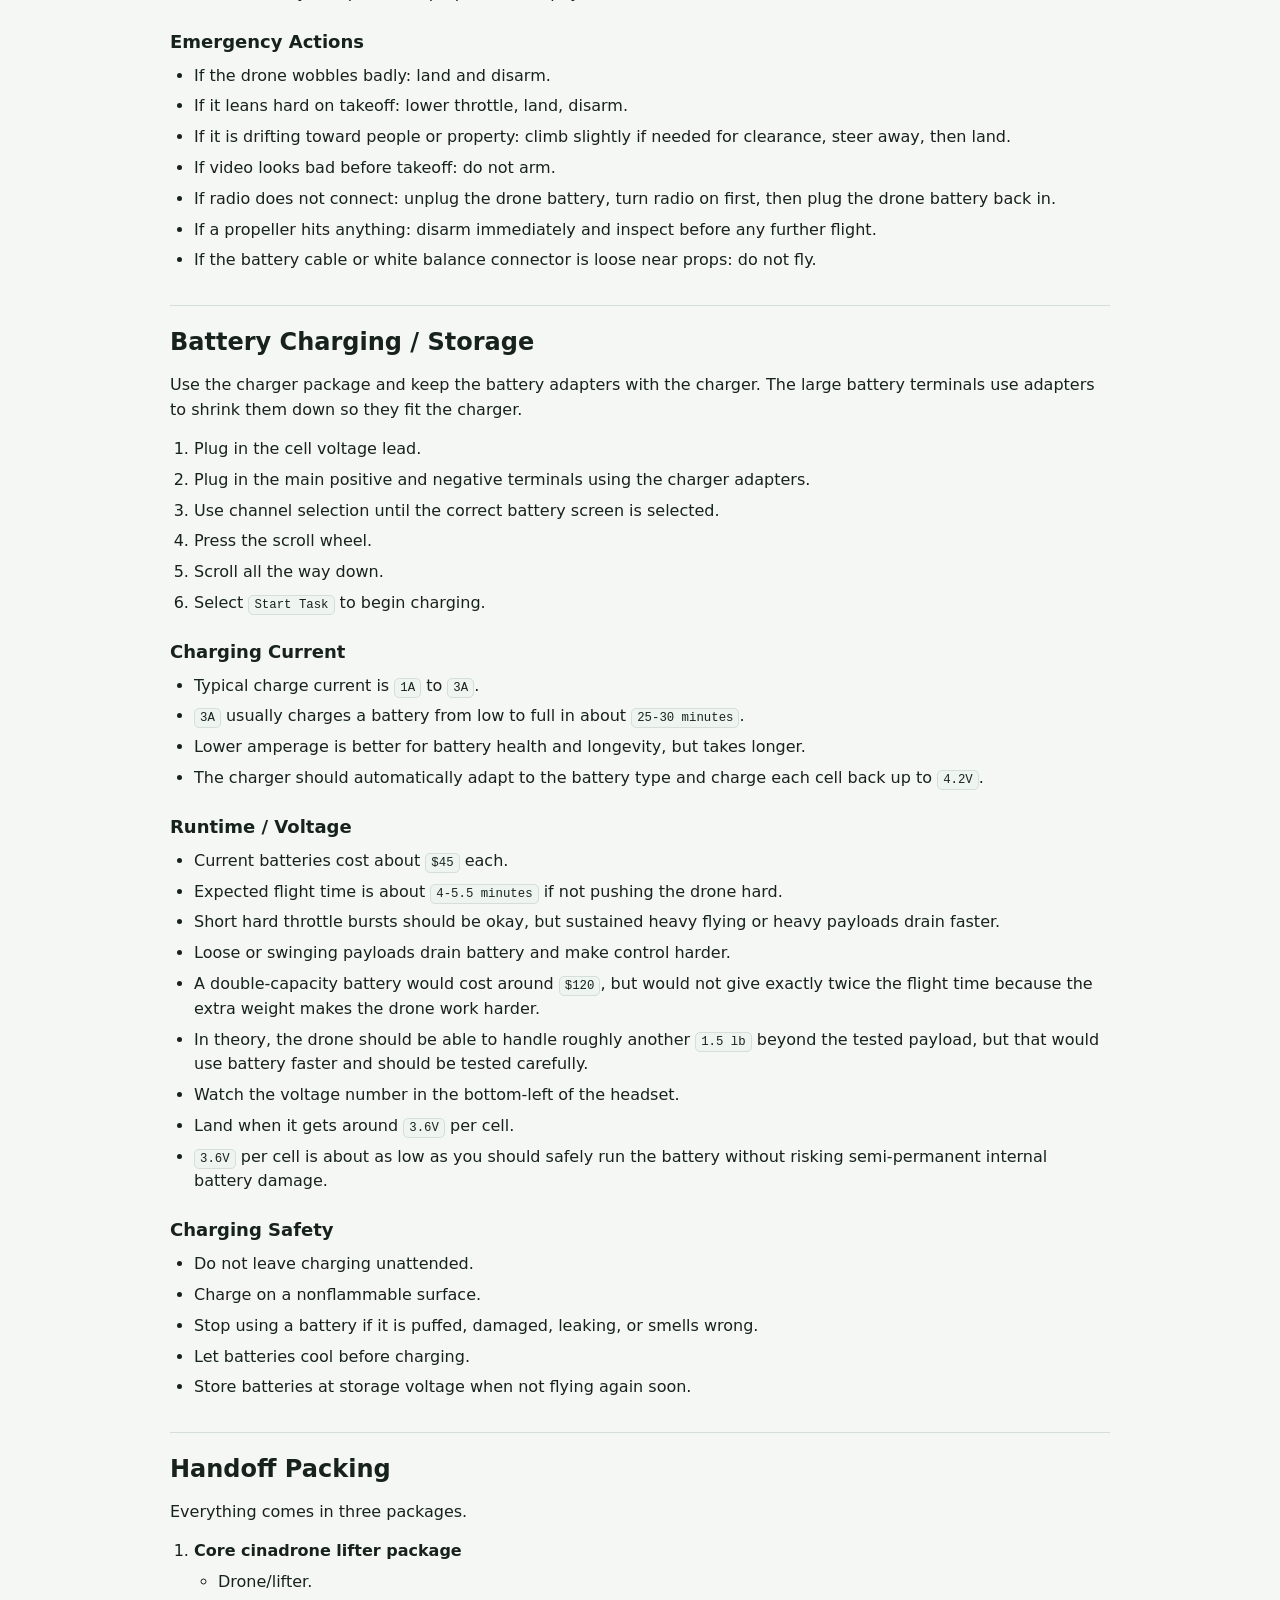
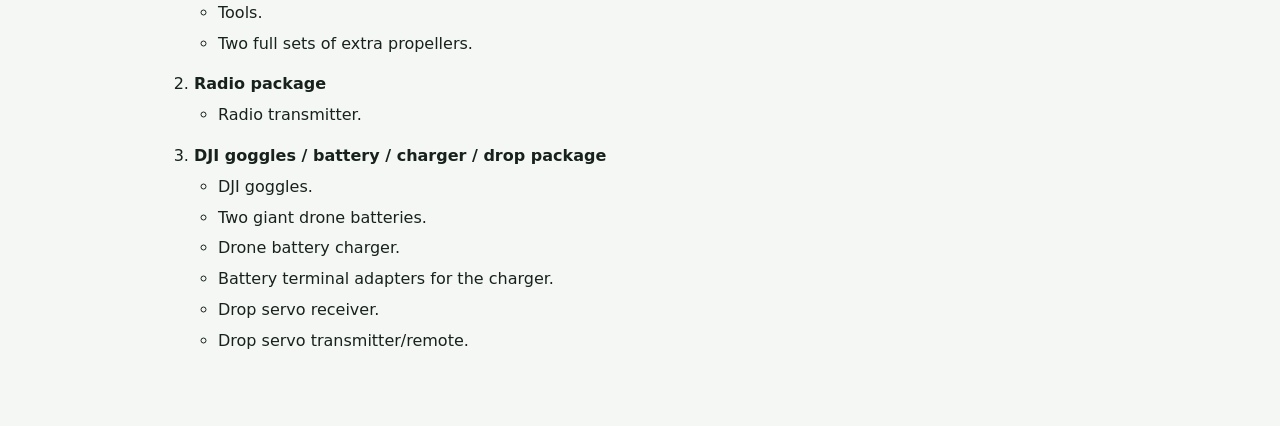
==== commit d7040a5e: "Consolidate drone guide and videos" ====
--- a/drone-handoff/index.html
+++ b/drone-handoff/index.html
@@ -108,6 +108,38 @@
       font-weight: 650;
     }
 
+    .quality-note {
+      border-left: 4px solid #2b7a58;
+      background: #ffffff;
+      padding: 12px 14px;
+      margin: 18px 0 22px;
+      box-shadow: 0 10px 24px rgba(24, 34, 29, 0.06);
+    }
+
+    .quality-note p:last-child {
+      margin-bottom: 0;
+    }
+
+    .videos {
+      display: grid;
+      grid-template-columns: repeat(auto-fit, minmax(280px, 1fr));
+      gap: 20px;
+      align-items: start;
+    }
+
+    article {
+      display: grid;
+      gap: 10px;
+    }
+
+    video {
+      width: 100%;
+      max-height: 78vh;
+      background: #000;
+      border-radius: 8px;
+      border: 1px solid var(--line);
+    }
+
     .package-list > li {
       margin-bottom: 14px;
     }
@@ -144,6 +176,7 @@
     </section>
 
     <nav class="toc" aria-label="Guide sections">
+      <a href="#videos">Videos</a>
       <a href="#safety">Safety</a>
       <a href="#radio">Radio / Sticks</a>
       <a href="#power">Power-On</a>
@@ -155,6 +188,33 @@
       <a href="#handoff">Packing</a>
     </nav>
 
+    <section id="videos">
+      <h2>Drone Flight Videos</h2>
+      <p>Recorded on July 1, 2026.</p>
+
+      <section class="quality-note" aria-label="Video quality note">
+        <p>The embedded MP4 players below use compressed 720p H.264 copies for fast mobile playback.</p>
+        <p>The full-quality originals are hosted on GitHub: <a href="https://github.com/BearThreat/barrettvelker-root-redirect/releases/tag/drone-videos-20260701">open the GitHub release page</a>.</p>
+        <p>Direct original downloads: <a href="https://github.com/BearThreat/barrettvelker-root-redirect/releases/download/drone-videos-20260701/PXL_20260701_231608999.mp4">Flight 1 original</a> and <a href="https://github.com/BearThreat/barrettvelker-root-redirect/releases/download/drone-videos-20260701/PXL_20260701_221754892.mp4">Flight 2 original</a>.</p>
+      </section>
+
+      <section class="videos" aria-label="Drone flight videos">
+        <article>
+          <h3>Flight 1</h3>
+          <video controls preload="metadata" src="/drone-videos/drone-flight-20260701-01.mp4"></video>
+          <a href="/drone-videos/drone-flight-20260701-01.mp4">Open web MP4 directly</a>
+          <a href="https://github.com/BearThreat/barrettvelker-root-redirect/releases/download/drone-videos-20260701/PXL_20260701_231608999.mp4">Download full-quality original</a>
+        </article>
+
+        <article>
+          <h3>Flight 2</h3>
+          <video controls preload="metadata" src="/drone-videos/drone-flight-20260701-02.mp4"></video>
+          <a href="/drone-videos/drone-flight-20260701-02.mp4">Open web MP4 directly</a>
+          <a href="https://github.com/BearThreat/barrettvelker-root-redirect/releases/download/drone-videos-20260701/PXL_20260701_221754892.mp4">Download full-quality original</a>
+        </article>
+      </section>
+    </section>
+
     <section id="safety">
       <h2>Critical Safety Rules</h2>
       <ol>
@@ -164,7 +224,6 @@
         <li>Keep hands, wires, straps, clothing, and payload parts away from the propellers.</li>
         <li>Do not stand over the drone while it is powered.</li>
         <li>If anything looks wrong, land and disarm. Do not try to save a bad takeoff.</li>
-        <li>GPS Rescue exists, but do not rely on it for normal operation. It is not DJI-style guaranteed return-to-home.</li>
       </ol>
     </section>
 
